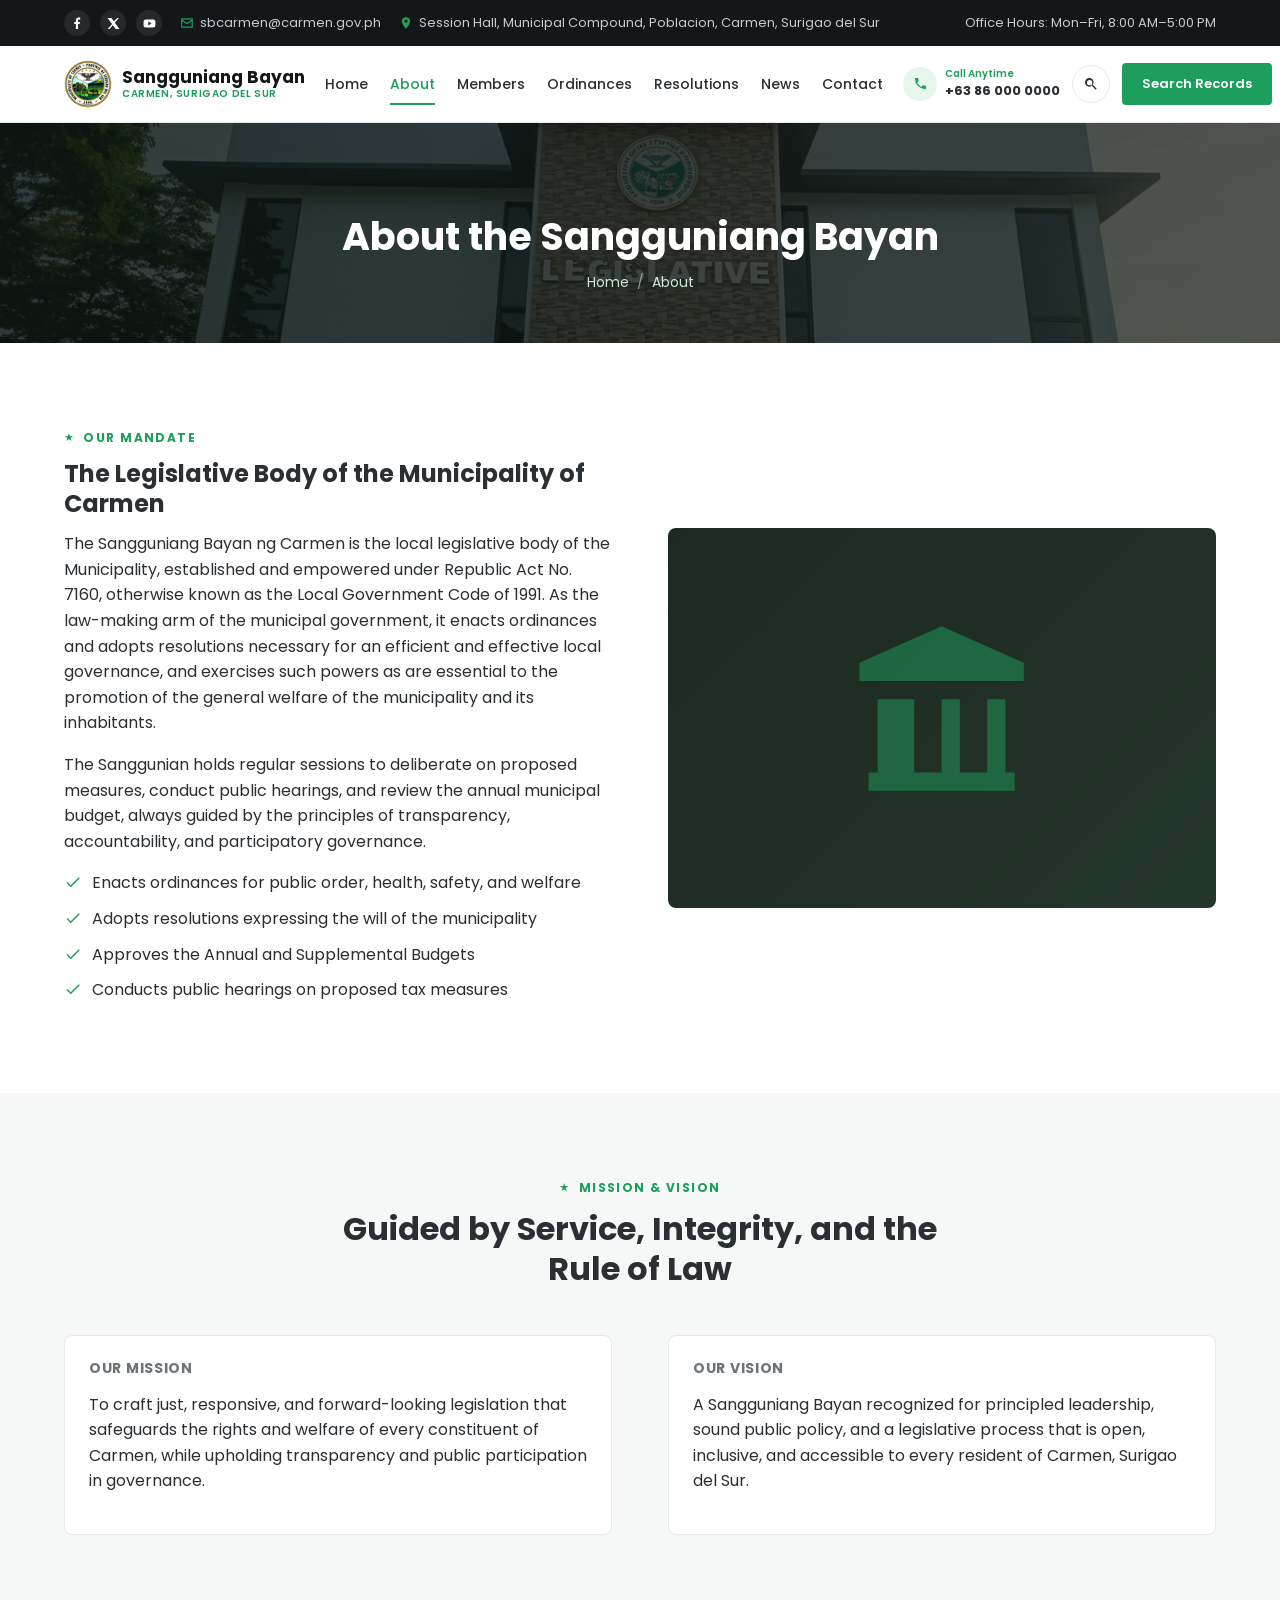
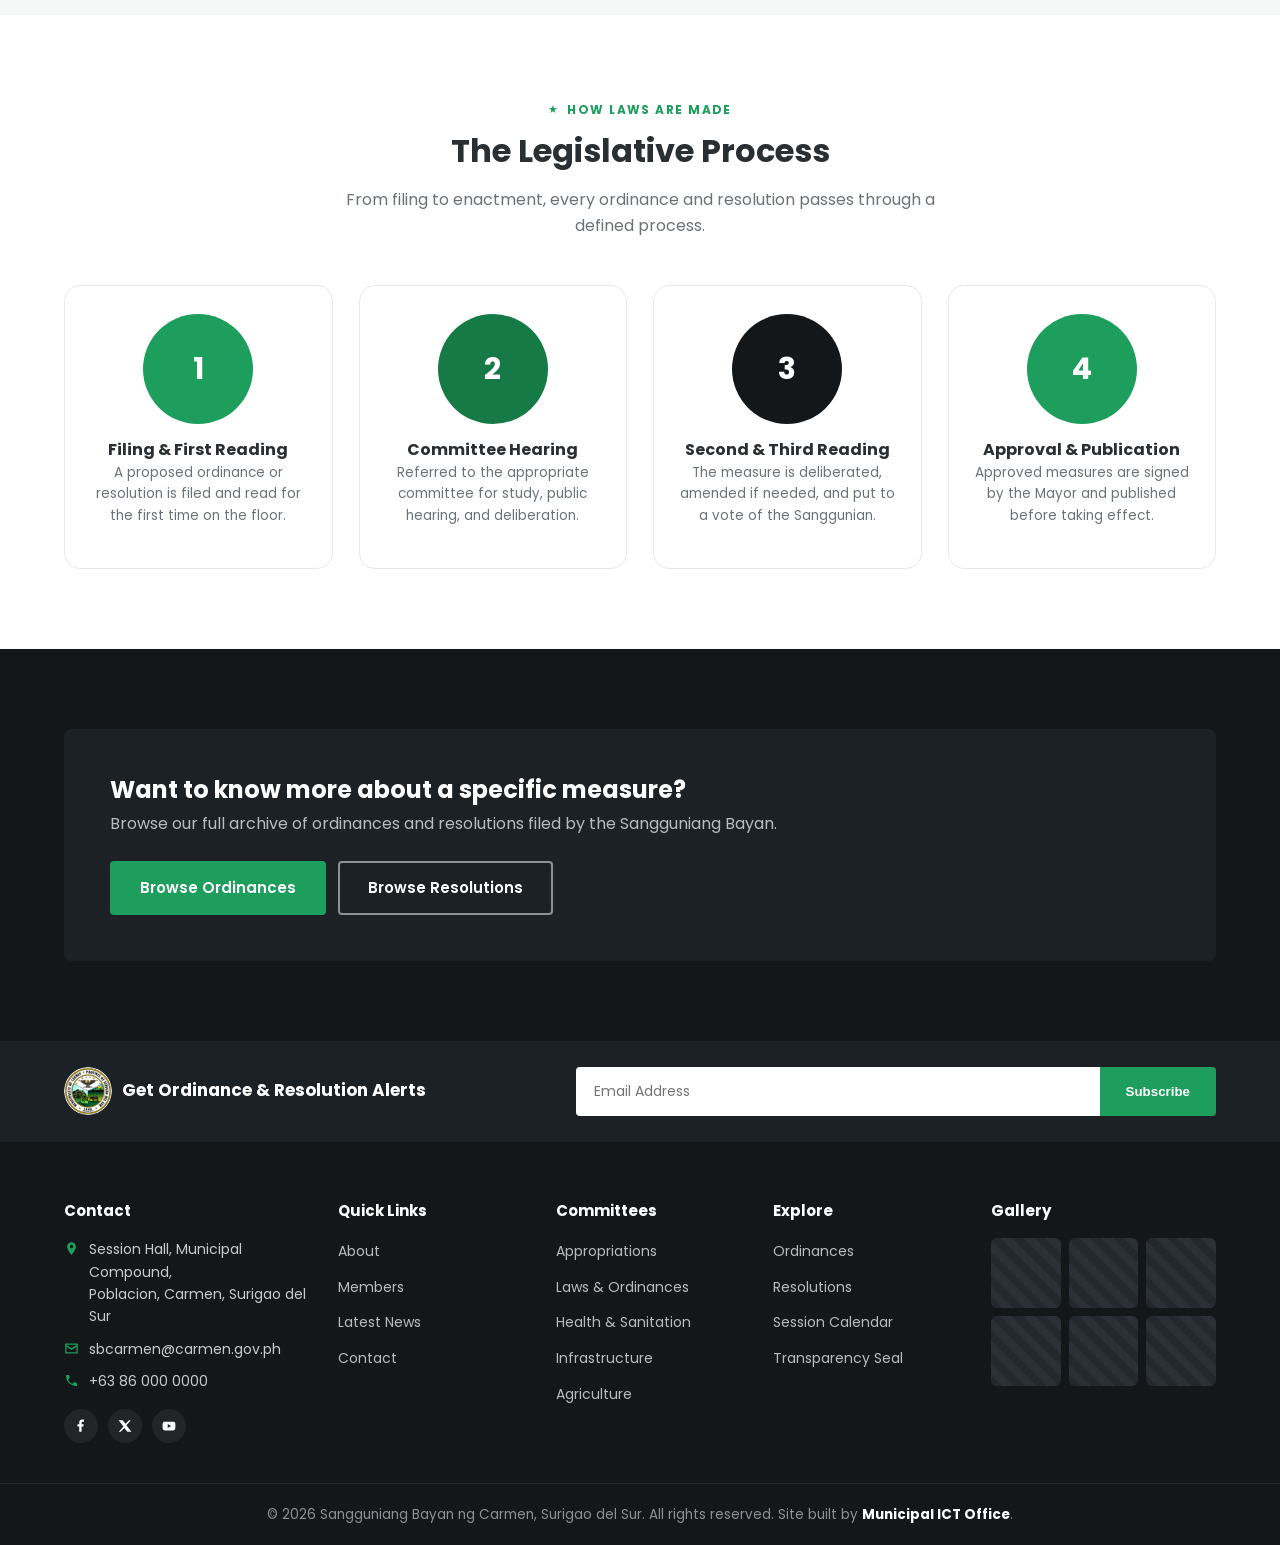
==== about.html @ a9dc4b39 "Initial commit: Sangguniang Bayan ng Carmen website Static site with home, about, members, ordinance" ====
<!DOCTYPE html>
<html lang="en">
<head>
<meta charset="UTF-8">
<meta name="viewport" content="width=device-width, initial-scale=1.0">
<title>About the Sanggunian — Sangguniang Bayan ng Carmen</title>
<meta name="description" content="Learn about the mandate, composition, and functions of the Sangguniang Bayan ng Carmen, Surigao del Sur.">
<link rel="preconnect" href="https://fonts.googleapis.com">
<link href="https://fonts.googleapis.com/css2?family=Poppins:wght@400;500;600;700&display=swap" rel="stylesheet">
<link rel="stylesheet" href="assets/css/style.css">
</head>
<body>

<div class="topbar">
  <div class="container">
    <div class="topbar-left">
      <div class="social-mini">
        <a href="#" aria-label="Facebook"><svg viewBox="0 0 24 24"><path d="M13 22v-9h3l.5-4H13V6.5c0-1.2.3-2 2-2h2V1.1C16.6 1 15.4 1 14 1c-3 0-5 1.8-5 5.2V9H6v4h3v9h4z"/></svg></a>
        <a href="#" aria-label="X / Twitter"><svg viewBox="0 0 24 24"><path d="M18.9 2H22l-7.6 8.7L23 22h-6.9l-5.4-6.6L4.4 22H1.3l8.1-9.3L1 2h7l4.9 6z"/></svg></a>
        <a href="#" aria-label="YouTube"><svg viewBox="0 0 24 24"><path d="M23 12s0-3.4-.4-5a3 3 0 0 0-2.1-2.1C18.9 4.5 12 4.5 12 4.5s-6.9 0-8.5.4A3 3 0 0 0 1.4 7C1 8.6 1 12 1 12s0 3.4.4 5a3 3 0 0 0 2.1 2.1c1.6.4 8.5.4 8.5.4s6.9 0 8.5-.4A3 3 0 0 0 22.6 17c.4-1.6.4-5 .4-5zM9.8 15.5v-7l6 3.5z"/></svg></a>
      </div>
      <span class="icon-text"><svg viewBox="0 0 24 24" width="14" height="14" fill="#1e9e5c"><path d="M2 4h20v16H2V4zm2 2v.5l8 5 8-5V6H4zm16 3.2-8 5-8-5V18h16V9.2z"/></svg> sbcarmen@carmen.gov.ph</span>
      <span class="icon-text"><svg viewBox="0 0 24 24" width="14" height="14" fill="#1e9e5c"><path d="M12 2a7 7 0 0 0-7 7c0 5.3 7 13 7 13s7-7.7 7-13a7 7 0 0 0-7-7zm0 9.5A2.5 2.5 0 1 1 12 6a2.5 2.5 0 0 1 0 5.5z"/></svg> Session Hall, Municipal Compound, Poblacion, Carmen, Surigao del Sur</span>
    </div>
    <div class="topbar-right">
      <span class="icon-text">Office Hours: Mon–Fri, 8:00 AM–5:00 PM</span>
    </div>
  </div>
</div>

<header class="navbar">
  <div class="container">
    <a href="index.html" class="brand">
      <img src="assets/img/carmen-seal.png" alt="Official Seal of the Municipality of Carmen" class="brand-seal">
      <span class="brand-text">
        <strong>Sangguniang Bayan</strong>
        <span>Carmen, Surigao del Sur</span>
      </span>
    </a>
    <nav class="nav-links">
      <a href="index.html">Home</a>
      <a href="about.html" class="active">About</a>
      <a href="members.html">Members</a>
      <a href="ordinances.html">Ordinances</a>
      <a href="resolutions.html">Resolutions</a>
      <a href="news.html">News</a>
      <a href="contact.html">Contact</a>
    </nav>
    <div class="nav-actions">
      <div class="nav-call">
        <span class="icon-circle"><svg viewBox="0 0 24 24"><path d="M6.6 10.8a15 15 0 0 0 6.6 6.6l2.2-2.2a1 1 0 0 1 1-.25 11 11 0 0 0 3.5.55 1 1 0 0 1 1 1V20a1 1 0 0 1-1 1A17 17 0 0 1 3 4a1 1 0 0 1 1-1h3.5a1 1 0 0 1 1 1 11 11 0 0 0 .55 3.5 1 1 0 0 1-.25 1z"/></svg></span>
        <div><small>Call Anytime</small><strong>+63 86 000 0000</strong></div>
      </div>
      <button class="search-toggle" aria-label="Search"><svg viewBox="0 0 24 24"><path d="M15.5 14h-.8l-.3-.3a6.5 6.5 0 1 0-.7.7l.3.3v.8l5 5L20.5 19zM10 14a4 4 0 1 1 0-8 4 4 0 0 1 0 8z"/></svg></button>
      <a href="ordinances.html" class="btn btn-primary btn-sm">Search Records</a>
      <button class="hamburger" aria-label="Open menu"><span></span><span></span><span></span></button>
    </div>
  </div>
</header>

<div class="mobile-nav">
  <div class="mobile-nav-panel">
    <button class="mobile-nav-close" aria-label="Close menu">&times;</button>
    <ul>
      <li><a href="index.html">Home</a></li>
      <li><a href="about.html">About</a></li>
      <li><a href="members.html">Members</a></li>
      <li><a href="ordinances.html">Ordinances</a></li>
      <li><a href="resolutions.html">Resolutions</a></li>
      <li><a href="news.html">News</a></li>
      <li><a href="contact.html">Contact</a></li>
    </ul>
  </div>
</div>

<section class="page-hero">
  <div class="container">
    <h1>About the Sangguniang Bayan</h1>
    <div class="breadcrumb"><a href="index.html">Home</a><span class="sep">/</span>About</div>
  </div>
</section>

<section class="section">
  <div class="container split">
    <div>
      <div class="eyebrow">Our Mandate</div>
      <h2>The Legislative Body of the Municipality of Carmen</h2>
      <p>The Sangguniang Bayan ng Carmen is the local legislative body of the Municipality, established and empowered under Republic Act No. 7160, otherwise known as the Local Government Code of 1991. As the law-making arm of the municipal government, it enacts ordinances and adopts resolutions necessary for an efficient and effective local governance, and exercises such powers as are essential to the promotion of the general welfare of the municipality and its inhabitants.</p>
      <p>The Sanggunian holds regular sessions to deliberate on proposed measures, conduct public hearings, and review the annual municipal budget, always guided by the principles of transparency, accountability, and participatory governance.</p>
      <ul class="check-list">
        <li><svg viewBox="0 0 24 24"><path d="M9 16.2 4.8 12 3.4 13.4 9 19l12-12-1.4-1.4z"/></svg> Enacts ordinances for public order, health, safety, and welfare</li>
        <li><svg viewBox="0 0 24 24"><path d="M9 16.2 4.8 12 3.4 13.4 9 19l12-12-1.4-1.4z"/></svg> Adopts resolutions expressing the will of the municipality</li>
        <li><svg viewBox="0 0 24 24"><path d="M9 16.2 4.8 12 3.4 13.4 9 19l12-12-1.4-1.4z"/></svg> Approves the Annual and Supplemental Budgets</li>
        <li><svg viewBox="0 0 24 24"><path d="M9 16.2 4.8 12 3.4 13.4 9 19l12-12-1.4-1.4z"/></svg> Conducts public hearings on proposed tax measures</li>
      </ul>
    </div>
    <div class="split-media">
      <svg viewBox="0 0 24 24" fill="#1e9e5c" xmlns="http://www.w3.org/2000/svg"><path d="M12 2 3 6v2h18V6zM5 10v8H4v2h16v-2h-1v-8h-2v8h-3v-8h-2v8h-3v-8H5z"/></svg>
    </div>
  </div>
</section>

<section class="section section-soft">
  <div class="container">
    <div class="section-head">
      <div class="eyebrow">Mission &amp; Vision</div>
      <h2>Guided by Service, Integrity, and the Rule of Law</h2>
    </div>
    <div class="split" style="align-items:flex-start;">
      <div class="doc-sidebar" style="background:var(--white);border:1px solid var(--border);">
        <h4>Our Mission</h4>
        <p>To craft just, responsive, and forward-looking legislation that safeguards the rights and welfare of every constituent of Carmen, while upholding transparency and public participation in governance.</p>
      </div>
      <div class="doc-sidebar" style="background:var(--white);border:1px solid var(--border);">
        <h4>Our Vision</h4>
        <p>A Sangguniang Bayan recognized for principled leadership, sound public policy, and a legislative process that is open, inclusive, and accessible to every resident of Carmen, Surigao del Sur.</p>
      </div>
    </div>
  </div>
</section>

<section class="section">
  <div class="container">
    <div class="section-head">
      <div class="eyebrow">How Laws Are Made</div>
      <h2>The Legislative Process</h2>
      <p>From filing to enactment, every ordinance and resolution passes through a defined process.</p>
    </div>
    <div class="member-grid" style="grid-template-columns:repeat(4,1fr);">
      <div class="member-card">
        <div class="avatar" style="background:#1e9e5c;">1</div>
        <h4>Filing &amp; First Reading</h4>
        <p style="font-size:13.5px;color:var(--text-muted);">A proposed ordinance or resolution is filed and read for the first time on the floor.</p>
      </div>
      <div class="member-card">
        <div class="avatar" style="background:#167a47;">2</div>
        <h4>Committee Hearing</h4>
        <p style="font-size:13.5px;color:var(--text-muted);">Referred to the appropriate committee for study, public hearing, and deliberation.</p>
      </div>
      <div class="member-card">
        <div class="avatar" style="background:#14171a;">3</div>
        <h4>Second &amp; Third Reading</h4>
        <p style="font-size:13.5px;color:var(--text-muted);">The measure is deliberated, amended if needed, and put to a vote of the Sanggunian.</p>
      </div>
      <div class="member-card">
        <div class="avatar" style="background:#1e9e5c;">4</div>
        <h4>Approval &amp; Publication</h4>
        <p style="font-size:13.5px;color:var(--text-muted);">Approved measures are signed by the Mayor and published before taking effect.</p>
      </div>
    </div>
  </div>
</section>

<section class="section section-dark">
  <div class="container">
    <div class="cta-banner" style="background:var(--dark-2);">
      <div>
        <h3>Want to know more about a specific measure?</h3>
        <p>Browse our full archive of ordinances and resolutions filed by the Sangguniang Bayan.</p>
      </div>
      <div style="display:flex;gap:12px;flex-wrap:wrap;">
        <a href="ordinances.html" class="btn btn-primary">Browse Ordinances</a>
        <a href="resolutions.html" class="btn btn-outline">Browse Resolutions</a>
      </div>
    </div>
  </div>
</section>

<footer class="footer">
  <div class="footer-newsletter">
    <div class="container">
      <div class="brand">
        <img src="assets/img/carmen-seal.png" alt="Official Seal of the Municipality of Carmen" class="brand-seal">
        <span class="brand-text"><strong>Get Ordinance &amp; Resolution Alerts</strong></span>
      </div>
      <form class="newsletter-form">
        <input type="email" placeholder="Email Address" required>
        <button type="submit">Subscribe</button>
      </form>
    </div>
  </div>

  <div class="footer-main">
    <div class="container footer-grid">
      <div>
        <h4>Contact</h4>
        <ul class="footer-contact">
          <li><svg viewBox="0 0 24 24"><path d="M12 2a7 7 0 0 0-7 7c0 5.3 7 13 7 13s7-7.7 7-13a7 7 0 0 0-7-7zm0 9.5A2.5 2.5 0 1 1 12 6a2.5 2.5 0 0 1 0 5.5z"/></svg> Session Hall, Municipal Compound,<br>Poblacion, Carmen, Surigao del Sur</li>
          <li><svg viewBox="0 0 24 24"><path d="M2 4h20v16H2V4zm2 2v.5l8 5 8-5V6H4zm16 3.2-8 5-8-5V18h16V9.2z"/></svg> sbcarmen@carmen.gov.ph</li>
          <li><svg viewBox="0 0 24 24"><path d="M6.6 10.8a15 15 0 0 0 6.6 6.6l2.2-2.2a1 1 0 0 1 1-.25 11 11 0 0 0 3.5.55 1 1 0 0 1 1 1V20a1 1 0 0 1-1 1A17 17 0 0 1 3 4a1 1 0 0 1 1-1h3.5a1 1 0 0 1 1 1 11 11 0 0 0 .55 3.5 1 1 0 0 1-.25 1z"/></svg> +63 86 000 0000</li>
        </ul>
        <div class="footer-social">
          <a href="#" aria-label="Facebook"><svg viewBox="0 0 24 24"><path d="M13 22v-9h3l.5-4H13V6.5c0-1.2.3-2 2-2h2V1.1C16.6 1 15.4 1 14 1c-3 0-5 1.8-5 5.2V9H6v4h3v9h4z"/></svg></a>
          <a href="#" aria-label="X / Twitter"><svg viewBox="0 0 24 24"><path d="M18.9 2H22l-7.6 8.7L23 22h-6.9l-5.4-6.6L4.4 22H1.3l8.1-9.3L1 2h7l4.9 6z"/></svg></a>
          <a href="#" aria-label="YouTube"><svg viewBox="0 0 24 24"><path d="M23 12s0-3.4-.4-5a3 3 0 0 0-2.1-2.1C18.9 4.5 12 4.5 12 4.5s-6.9 0-8.5.4A3 3 0 0 0 1.4 7C1 8.6 1 12 1 12s0 3.4.4 5a3 3 0 0 0 2.1 2.1c1.6.4 8.5.4 8.5.4s6.9 0 8.5-.4A3 3 0 0 0 22.6 17c.4-1.6.4-5 .4-5zM9.8 15.5v-7l6 3.5z"/></svg></a>
        </div>
      </div>
      <div>
        <h4>Quick Links</h4>
        <ul>
          <li><a href="about.html">About</a></li>
          <li><a href="members.html">Members</a></li>
          <li><a href="news.html">Latest News</a></li>
          <li><a href="contact.html">Contact</a></li>
        </ul>
      </div>
      <div>
        <h4>Committees</h4>
        <ul>
          <li><a href="members.html">Appropriations</a></li>
          <li><a href="members.html">Laws &amp; Ordinances</a></li>
          <li><a href="members.html">Health &amp; Sanitation</a></li>
          <li><a href="members.html">Infrastructure</a></li>
          <li><a href="members.html">Agriculture</a></li>
        </ul>
      </div>
      <div>
        <h4>Explore</h4>
        <ul>
          <li><a href="ordinances.html">Ordinances</a></li>
          <li><a href="resolutions.html">Resolutions</a></li>
          <li><a href="#">Session Calendar</a></li>
          <li><a href="#">Transparency Seal</a></li>
        </ul>
      </div>
      <div>
        <h4>Gallery</h4>
        <div class="gallery-grid">
          <div></div><div></div><div></div>
          <div></div><div></div><div></div>
        </div>
      </div>
    </div>
  </div>

  <div class="footer-bottom">
    <div class="container">© 2026 Sangguniang Bayan ng Carmen, Surigao del Sur. All rights reserved. Site built by <strong>Municipal ICT Office</strong>.</div>
  </div>
</footer>

<button class="back-to-top" aria-label="Back to top"><svg viewBox="0 0 24 24"><path d="M12 5 4 13l1.4 1.4L11 8.8V19h2V8.8l5.6 5.6L20 13z"/></svg></button>

<script src="assets/js/main.js"></script>
</body>
</html>
---- assets/css/style.css ----
/* ==========================================================================
   Sangguniang Bayan ng Carmen, Surigao del Sur — Stylesheet
   ========================================================================== */

:root {
  --primary: #1e9e5c;
  --primary-dark: #167a47;
  --primary-light: #e6f6ec;
  --dark: #14171a;
  --dark-2: #1c2126;
  --text: #2a2f33;
  --text-muted: #6b7278;
  --border: #e6e8ea;
  --bg-soft: #f6f8f7;
  --white: #ffffff;
  --radius: 8px;
  --shadow: 0 10px 30px rgba(20, 23, 26, 0.08);
  --shadow-sm: 0 2px 10px rgba(20, 23, 26, 0.06);
  --container: 1200px;
  --font: "Poppins", "Segoe UI", system-ui, -apple-system, Arial, sans-serif;
}

* { box-sizing: border-box; }

html { scroll-behavior: smooth; }

body {
  margin: 0;
  font-family: var(--font);
  color: var(--text);
  background: var(--white);
  line-height: 1.6;
  font-size: 16px;
}

img { max-width: 100%; display: block; }

a { color: inherit; text-decoration: none; }

ul { list-style: none; margin: 0; padding: 0; }

h1, h2, h3, h4 { line-height: 1.25; margin: 0 0 .5em; font-weight: 700; }

p { margin: 0 0 1em; }

.container {
  max-width: var(--container);
  margin: 0 auto;
  padding: 0 24px;
}

.btn {
  display: inline-flex;
  align-items: center;
  gap: 8px;
  padding: 13px 28px;
  border-radius: 4px;
  font-weight: 600;
  font-size: 15px;
  border: 2px solid transparent;
  cursor: pointer;
  transition: all .2s ease;
  white-space: nowrap;
}
.btn-primary { background: var(--primary); color: var(--white); }
.btn-primary:hover { background: var(--primary-dark); }
.btn-outline { background: transparent; border-color: rgba(255,255,255,.5); color: var(--white); }
.btn-outline:hover { background: rgba(255,255,255,.12); }
.btn-dark { background: var(--dark); color: var(--white); }
.btn-dark:hover { background: #000; }
.btn-sm { padding: 9px 18px; font-size: 13px; }

/* ---------- Top bar ---------- */
.topbar {
  background: var(--dark);
  color: #c7cbce;
  font-size: 13px;
}
.topbar .container {
  display: flex;
  align-items: center;
  justify-content: space-between;
  padding-top: 10px;
  padding-bottom: 10px;
  gap: 16px;
  flex-wrap: wrap;
}
.topbar-left { display: flex; align-items: center; gap: 18px; flex-wrap: wrap; }
.topbar-left span { display: inline-flex; align-items: center; gap: 6px; }
.social-mini { display: flex; gap: 10px; }
.social-mini a {
  width: 26px; height: 26px; border-radius: 50%;
  background: rgba(255,255,255,.08);
  display: flex; align-items: center; justify-content: center;
  transition: background .2s;
}
.social-mini a:hover { background: var(--primary); }
.social-mini svg { width: 13px; height: 13px; fill: #fff; }
.topbar-right { display: flex; align-items: center; gap: 18px; flex-wrap: wrap; color: #c7cbce; }
.topbar-right .icon-text { display: flex; align-items: center; gap: 6px; }
.topbar-right svg { width: 14px; height: 14px; fill: var(--primary); }

/* ---------- Navbar ---------- */
.navbar {
  background: var(--white);
  border-bottom: 1px solid var(--border);
  position: sticky;
  top: 0;
  z-index: 100;
}
.navbar .container {
  display: flex;
  align-items: center;
  justify-content: space-between;
  padding-top: 14px;
  padding-bottom: 14px;
  gap: 20px;
}
.brand { display: flex; align-items: center; gap: 10px; flex-shrink: 0; }
.brand-seal { width: 48px; height: 48px; flex-shrink: 0; object-fit: contain; border-radius: 50%; }
.brand-text { display: flex; flex-direction: column; line-height: 1.15; white-space: nowrap; }
.brand-text strong { font-size: 17px; font-weight: 700; color: var(--dark); white-space: nowrap; }
.brand-text span { font-size: 10px; letter-spacing: .06em; text-transform: uppercase; color: var(--primary); font-weight: 600; white-space: nowrap; }

.nav-links { display: flex; align-items: center; gap: 22px; flex-shrink: 1; }
.nav-links a {
  font-size: 14px; font-weight: 500; color: var(--text);
  padding: 8px 0; position: relative; white-space: nowrap;
}
.nav-links a:hover, .nav-links a.active { color: var(--primary); }
.nav-links a.active::after {
  content: ""; position: absolute; left: 0; right: 0; bottom: -2px; height: 2px; background: var(--primary);
}

.nav-actions { display: flex; align-items: center; gap: 12px; flex-shrink: 0; }
.nav-call { display: flex; align-items: center; gap: 8px; }
.nav-call .icon-circle {
  width: 34px; height: 34px; border-radius: 50%; background: var(--primary-light);
  display: flex; align-items: center; justify-content: center; flex-shrink: 0;
}
.nav-call .icon-circle svg { width: 15px; height: 15px; fill: var(--primary); }
.nav-call div { line-height: 1.3; white-space: nowrap; }
.nav-call small { display: block; color: var(--primary); font-size: 10px; font-weight: 600; white-space: nowrap; }
.nav-call strong { font-size: 13px; white-space: nowrap; }

.search-toggle {
  width: 38px; height: 38px; border-radius: 50%; border: 1px solid var(--border);
  display: flex; align-items: center; justify-content: center; background: none; cursor: pointer;
}
.search-toggle svg { width: 16px; height: 16px; fill: var(--text); }

.hamburger {
  display: none; flex-direction: column; gap: 5px; background: none; border: none; cursor: pointer; padding: 4px;
}
.hamburger span { width: 24px; height: 2px; background: var(--dark); border-radius: 2px; }

/* ---------- Hero ---------- */
.hero {
  position: relative;
  min-height: 560px;
  display: flex;
  align-items: center;
  background: linear-gradient(120deg, rgba(15,22,18,.72), rgba(15,22,18,.55)),
              url('../img/sbhall2.jpg') center / cover no-repeat;
  color: var(--white);
  overflow: hidden;
}
.hero::after {
  content: "";
  position: absolute; inset: 0;
  background: linear-gradient(100deg, transparent 55%, rgba(30,158,92,.35) 100%);
  pointer-events: none;
}
.hero .container { position: relative; z-index: 2; }
.hero-tag {
  display: inline-block; background: rgba(0,0,0,.4); padding: 8px 16px; border-radius: 4px;
  font-size: 13px; margin-bottom: 20px; letter-spacing: .02em;
}
.hero h1 { font-size: 48px; max-width: 640px; margin-bottom: 24px; }
.hero p.lead { max-width: 560px; font-size: 16px; color: #dfe6e1; margin-bottom: 28px; }
.hero-actions { display: flex; gap: 14px; flex-wrap: wrap; }

/* Page (inner) hero */
.page-hero {
  background: linear-gradient(120deg, rgba(15,22,18,.82), rgba(15,22,18,.72)),
              url('../img/sbhall2.jpg') center / cover no-repeat;
  color: var(--white);
  padding: 90px 0 50px;
  text-align: center;
}
.page-hero h1 { font-size: 38px; margin-bottom: 10px; }
.breadcrumb { color: #cfe7da; font-size: 14px; }
.breadcrumb a:hover { color: var(--primary); }
.breadcrumb .sep { margin: 0 8px; opacity: .6; }

/* ---------- Quick services strip ---------- */
.quick-strip { background: var(--primary); padding: 34px 0 26px; }
.quick-grid {
  display: grid; grid-template-columns: repeat(5, 1fr); gap: 18px;
}
.quick-card {
  background: var(--white); border-radius: var(--radius); padding: 22px 18px;
  display: flex; align-items: center; gap: 14px; box-shadow: var(--shadow-sm);
  transition: transform .2s ease;
}
.quick-card:hover { transform: translateY(-4px); }
.quick-icon {
  width: 48px; height: 48px; border-radius: 50%; background: var(--primary-light);
  display: flex; align-items: center; justify-content: center; flex-shrink: 0;
}
.quick-icon svg { width: 22px; height: 22px; fill: var(--primary); }
.quick-card strong { font-size: 14.5px; display: block; }
.quick-more { text-align: center; margin-top: 22px; color: rgba(255,255,255,.85); font-size: 14px; }
.quick-more a { color: var(--white); font-weight: 700; text-decoration: underline; }

/* ---------- Section basics ---------- */
.section { padding: 80px 0; }
.section-tight { padding: 60px 0; }
.section-soft { background: var(--bg-soft); }
.section-dark { background: var(--dark); color: #cfd3d6; }
.section-head { text-align: center; max-width: 640px; margin: 0 auto 46px; }
.eyebrow {
  display: inline-flex; align-items: center; gap: 8px; color: var(--primary);
  font-size: 12px; letter-spacing: .12em; text-transform: uppercase; font-weight: 700; margin-bottom: 12px;
}
.eyebrow::before { content: "★"; font-size: 11px; }
.section-head h2 { font-size: 32px; }
.section-head p { color: var(--text-muted); }
.section-dark .section-head p { color: #9aa0a4; }

/* ---------- About / feature split ---------- */
.split { display: grid; grid-template-columns: 1fr 1fr; gap: 56px; align-items: center; }
.split-media {
  position: relative; border-radius: var(--radius); overflow: hidden; min-height: 380px;
  background: linear-gradient(135deg, #1c2a22, #24352a);
  display: flex; align-items: center; justify-content: center;
}
.split-media svg { width: 40%; opacity: .5; }
.split-media-photo {
  background: linear-gradient(135deg, rgba(15,22,18,.4), rgba(15,22,18,.15)),
              url('../img/sbhall2.jpg') center / cover no-repeat;
}
.play-btn {
  position: absolute; width: 64px; height: 64px; border-radius: 50%; background: var(--primary);
  display: flex; align-items: center; justify-content: center; border: 6px solid rgba(255,255,255,.25);
}
.play-btn svg { width: 20px; height: 20px; fill: var(--white); }
.stat-row { display: flex; gap: 40px; margin-top: 30px; flex-wrap: wrap; }
.stat-row div strong { display: block; font-size: 30px; color: var(--primary); }
.stat-row div span { font-size: 13.5px; color: var(--text-muted); }

.check-list li { display: flex; gap: 10px; margin-bottom: 10px; align-items: flex-start; }
.check-list svg { width: 18px; height: 18px; fill: var(--primary); flex-shrink: 0; margin-top: 3px; }

/* ---------- Council members ---------- */
.member-grid { display: grid; grid-template-columns: repeat(4, 1fr); gap: 26px; }
.member-card {
  background: var(--white); border: 1px solid var(--border); border-radius: 16px;
  padding: 28px 20px; text-align: center; transition: box-shadow .2s, transform .2s;
}
.member-card:hover { box-shadow: var(--shadow); transform: translateY(-4px); }
.avatar {
  width: 110px; height: 110px; border-radius: 50%; margin: 0 auto 16px; overflow: hidden;
  display: flex; align-items: center; justify-content: center; color: var(--white);
  font-weight: 700; font-size: 30px;
}
.member-card h4 { font-size: 16px; margin-bottom: 2px; }
.member-role { color: var(--primary); font-size: 13px; font-weight: 600; margin-bottom: 14px; }
.member-social { display: flex; justify-content: center; gap: 8px; }
.member-social a {
  width: 30px; height: 30px; border-radius: 50%; background: var(--bg-soft);
  display: flex; align-items: center; justify-content: center;
}
.member-social svg { width: 13px; height: 13px; fill: var(--text-muted); }
.member-social a:hover { background: var(--primary); }
.member-social a:hover svg { fill: var(--white); }

/* ---------- Documents (Ordinances / Resolutions) ---------- */
.doc-toolbar {
  display: flex; gap: 14px; flex-wrap: wrap; align-items: center; justify-content: space-between;
  background: var(--bg-soft); border-radius: var(--radius); padding: 18px 22px; margin-bottom: 34px;
}
.doc-search { position: relative; flex: 1; min-width: 220px; }
.doc-search input {
  width: 100%; padding: 12px 16px 12px 42px; border-radius: 6px; border: 1px solid var(--border);
  font-family: var(--font); font-size: 14px;
}
.doc-search svg {
  position: absolute; left: 14px; top: 50%; transform: translateY(-50%); width: 16px; height: 16px; fill: var(--text-muted);
}
.doc-filters { display: flex; gap: 10px; flex-wrap: wrap; }
.doc-filters select {
  padding: 11px 14px; border-radius: 6px; border: 1px solid var(--border); font-family: var(--font); font-size: 14px; background: var(--white);
}
.doc-count { font-size: 13.5px; color: var(--text-muted); margin-bottom: 18px; }

.doc-list { display: flex; flex-direction: column; gap: 16px; }
.doc-item {
  display: flex; gap: 18px; align-items: flex-start; background: var(--white);
  border: 1px solid var(--border); border-radius: var(--radius); padding: 20px 22px;
  transition: box-shadow .2s, border-color .2s;
}
.doc-item:hover { box-shadow: var(--shadow-sm); border-color: var(--primary); }
.doc-icon {
  width: 46px; height: 46px; border-radius: 10px; background: var(--primary-light); flex-shrink: 0;
  display: flex; align-items: center; justify-content: center;
}
.doc-icon svg { width: 20px; height: 20px; fill: var(--primary); }
.doc-body { flex: 1; min-width: 0; }
.doc-meta { display: flex; gap: 10px; flex-wrap: wrap; font-size: 12.5px; color: var(--text-muted); margin-bottom: 6px; }
.doc-meta .tag {
  background: var(--primary-light); color: var(--primary-dark); padding: 2px 10px; border-radius: 20px; font-weight: 600;
}
.doc-body h3 { font-size: 17px; margin-bottom: 6px; }
.doc-body h3 a:hover { color: var(--primary); }
.doc-excerpt { color: var(--text-muted); font-size: 14px; margin-bottom: 0; }
.doc-actions { display: flex; flex-direction: column; gap: 8px; flex-shrink: 0; align-items: flex-end; }
.doc-actions a { font-size: 13px; font-weight: 600; color: var(--primary); display: inline-flex; align-items: center; gap: 5px; }
.doc-actions a:hover { text-decoration: underline; }
.no-results { text-align: center; padding: 60px 20px; color: var(--text-muted); }

.pagination { display: flex; justify-content: center; gap: 8px; margin-top: 40px; }
.pagination a, .pagination span {
  width: 38px; height: 38px; border-radius: 6px; border: 1px solid var(--border);
  display: flex; align-items: center; justify-content: center; font-size: 14px; font-weight: 600;
}
.pagination a:hover { border-color: var(--primary); color: var(--primary); }
.pagination .active { background: var(--primary); border-color: var(--primary); color: var(--white); }

/* ---------- Document detail ---------- */
.doc-detail-head {
  display: flex; justify-content: space-between; gap: 20px; flex-wrap: wrap;
  border-bottom: 1px solid var(--border); padding-bottom: 26px; margin-bottom: 26px;
}
.doc-detail-head h1 { font-size: 26px; margin-bottom: 10px; }
.doc-detail-actions { display: flex; gap: 10px; flex-wrap: wrap; }
.doc-content { max-width: 780px; }
.doc-content h2 { font-size: 19px; margin-top: 34px; }
.doc-content p { color: var(--text); }
.doc-sidebar {
  background: var(--bg-soft); border-radius: var(--radius); padding: 24px; align-self: flex-start;
}
.doc-sidebar h4 { font-size: 14px; text-transform: uppercase; letter-spacing: .05em; color: var(--text-muted); margin-bottom: 14px; }
.doc-sidebar dl { display: grid; grid-template-columns: auto 1fr; gap: 8px 14px; font-size: 14px; margin: 0 0 24px; }
.doc-sidebar dt { color: var(--text-muted); }
.doc-sidebar dd { margin: 0; font-weight: 600; text-align: right; }
.detail-grid { display: grid; grid-template-columns: 2fr 1fr; gap: 44px; align-items: start; }

/* ---------- News ---------- */
.news-grid { display: grid; grid-template-columns: repeat(3, 1fr); gap: 28px; }
.news-card { border: 1px solid var(--border); border-radius: var(--radius); overflow: hidden; transition: box-shadow .2s, transform .2s; }
.news-card:hover { box-shadow: var(--shadow); transform: translateY(-4px); }
.news-thumb {
  height: 190px; background: linear-gradient(135deg, #1e9e5c33, #14171a22), repeating-linear-gradient(45deg, #eef3f0 0 10px, #e6ede9 10px 20px);
  display: flex; align-items: center; justify-content: center;
}
.news-thumb svg { width: 34px; height: 34px; fill: var(--primary); opacity: .6; }
.news-body { padding: 20px 22px 24px; }
.news-meta { display: flex; gap: 16px; font-size: 12.5px; color: var(--text-muted); margin-bottom: 10px; }
.news-meta span { display: flex; align-items: center; gap: 5px; }
.news-meta svg { width: 13px; height: 13px; fill: var(--primary); }
.news-body h3 { font-size: 17px; }
.read-more { color: var(--primary); font-size: 13.5px; font-weight: 700; display: inline-flex; align-items: center; gap: 6px; margin-top: 8px; }

/* ---------- CTA banner ---------- */
.cta-banner {
  background: var(--dark); color: var(--white); border-radius: var(--radius);
  padding: 46px; display: flex; align-items: center; justify-content: space-between; gap: 24px; flex-wrap: wrap;
}
.cta-banner h3 { font-size: 24px; margin-bottom: 6px; }
.cta-banner p { color: #b7bcbf; margin: 0; }

/* ---------- Footer ---------- */
.footer { background: var(--dark); color: #c7cbce; }
.footer-newsletter { background: var(--dark-2); }
.footer-newsletter .container {
  display: flex; align-items: center; justify-content: space-between; gap: 20px; flex-wrap: wrap; padding: 26px 24px;
}
.footer-newsletter .brand-text strong { color: var(--white); }
.newsletter-form { display: flex; gap: 0; flex: 1; max-width: 640px; min-width: 260px; }
.newsletter-form input {
  flex: 1; padding: 14px 18px; border: none; border-radius: 4px 0 0 4px; font-family: var(--font); font-size: 14px;
}
.newsletter-form button {
  border-radius: 0 4px 4px 0; padding: 14px 26px; border: none; background: var(--primary); color: var(--white);
  font-weight: 700; cursor: pointer;
}
.newsletter-form button:hover { background: var(--primary-dark); }

.footer-main { padding: 60px 0 40px; }
.footer-grid { display: grid; grid-template-columns: 1.3fr 1fr 1fr 1fr 1.2fr; gap: 30px; }
.footer-grid h4 { color: var(--white); font-size: 15px; margin-bottom: 18px; }
.footer-grid li { margin-bottom: 10px; }
.footer-grid a { font-size: 14px; color: #b7bcbf; }
.footer-grid a:hover { color: var(--primary); }
.footer-contact li { display: flex; gap: 10px; align-items: flex-start; font-size: 14px; }
.footer-contact svg { width: 15px; height: 15px; fill: var(--primary); flex-shrink: 0; margin-top: 3px; }
.footer-social { display: flex; gap: 10px; margin-top: 16px; }
.footer-social a {
  width: 34px; height: 34px; border-radius: 50%; background: rgba(255,255,255,.06);
  display: flex; align-items: center; justify-content: center;
}
.footer-social svg { width: 14px; height: 14px; fill: var(--white); }
.footer-social a:hover { background: var(--primary); }
.gallery-grid { display: grid; grid-template-columns: repeat(3, 1fr); gap: 8px; }
.gallery-grid div {
  aspect-ratio: 1/1; border-radius: 6px;
  background: repeating-linear-gradient(45deg, #23282c 0 8px, #2a3035 8px 16px);
}
.footer-bottom { border-top: 1px solid rgba(255,255,255,.08); padding: 20px 0; text-align: center; font-size: 13.5px; color: #8b9095; }
.footer-bottom strong { color: var(--white); }

.back-to-top {
  position: fixed; right: 26px; bottom: 26px; width: 46px; height: 46px; border-radius: 50%;
  background: var(--primary); display: flex; align-items: center; justify-content: center; box-shadow: var(--shadow);
  opacity: 0; visibility: hidden; transform: translateY(10px); transition: all .25s ease; z-index: 200; border: none; cursor: pointer;
}
.back-to-top.show { opacity: 1; visibility: visible; transform: none; }
.back-to-top svg { width: 18px; height: 18px; fill: var(--white); }

/* ---------- Contact page ---------- */
.contact-grid { display: grid; grid-template-columns: 1fr 1fr; gap: 50px; }
.contact-info-card {
  background: var(--bg-soft); border-radius: var(--radius); padding: 28px; margin-bottom: 18px; display: flex; gap: 16px;
}
.contact-info-card .quick-icon { background: var(--white); }
.map-placeholder {
  height: 100%; min-height: 320px; border-radius: var(--radius);
  background: repeating-linear-gradient(45deg, #eef3f0 0 14px, #e6ede9 14px 28px);
  display: flex; align-items: center; justify-content: center; color: var(--text-muted); font-size: 14px; flex-direction: column; gap: 10px;
}
.map-placeholder svg { width: 30px; height: 30px; fill: var(--primary); }
.form-grid { display: grid; grid-template-columns: 1fr 1fr; gap: 16px; }
.form-grid .full { grid-column: 1/-1; }
.form-grid label { display: block; font-size: 13.5px; font-weight: 600; margin-bottom: 6px; }
.form-grid input, .form-grid select, .form-grid textarea {
  width: 100%; padding: 12px 14px; border: 1px solid var(--border); border-radius: 6px; font-family: var(--font); font-size: 14px;
}
.form-grid textarea { resize: vertical; min-height: 120px; }

/* ---------- Utility ---------- */
.text-center { text-align: center; }
.mt-0 { margin-top: 0; }
.mb-0 { margin-bottom: 0; }

/* ---------- Responsive ---------- */
@media (max-width: 1024px) {
  .quick-grid { grid-template-columns: repeat(3, 1fr); }
  .member-grid { grid-template-columns: repeat(2, 1fr); }
  .news-grid { grid-template-columns: repeat(2, 1fr); }
  .footer-grid { grid-template-columns: 1fr 1fr 1fr; }
  .split { grid-template-columns: 1fr; }
  .detail-grid { grid-template-columns: 1fr; }
  .contact-grid { grid-template-columns: 1fr; }
}

@media (max-width: 1230px) {
  .nav-links, .nav-call { display: none; }
  .hamburger { display: flex; }
}

@media (max-width: 860px) {
  .topbar { display: none; }
  .navbar .container { padding-top: 12px; padding-bottom: 12px; }
  .hero h1 { font-size: 34px; }
  .quick-grid { grid-template-columns: repeat(2, 1fr); }
  .footer-grid { grid-template-columns: 1fr 1fr; }
  .footer-newsletter .container { flex-direction: column; align-items: flex-start; }
}

@media (max-width: 600px) {
  .quick-grid, .member-grid, .news-grid { grid-template-columns: 1fr; }
  .footer-grid { grid-template-columns: 1fr; }
  .hero { min-height: 460px; }
  .hero h1 { font-size: 28px; }
  .doc-item { flex-direction: column; }
  .doc-actions { align-items: flex-start; flex-direction: row; }
}

/* ---------- Mobile nav drawer ---------- */
.mobile-nav {
  position: fixed; inset: 0; background: rgba(0,0,0,.5); z-index: 300;
  display: none;
}
.mobile-nav.open { display: block; }
.mobile-nav-panel {
  position: absolute; top: 0; right: 0; width: 280px; max-width: 85%; height: 100%;
  background: var(--white); padding: 24px; overflow-y: auto;
}
.mobile-nav-close { background: none; border: none; float: right; font-size: 22px; cursor: pointer; }
.mobile-nav-panel ul { margin-top: 40px; }
.mobile-nav-panel li { border-bottom: 1px solid var(--border); }
.mobile-nav-panel a { display: block; padding: 14px 0; font-weight: 600; }
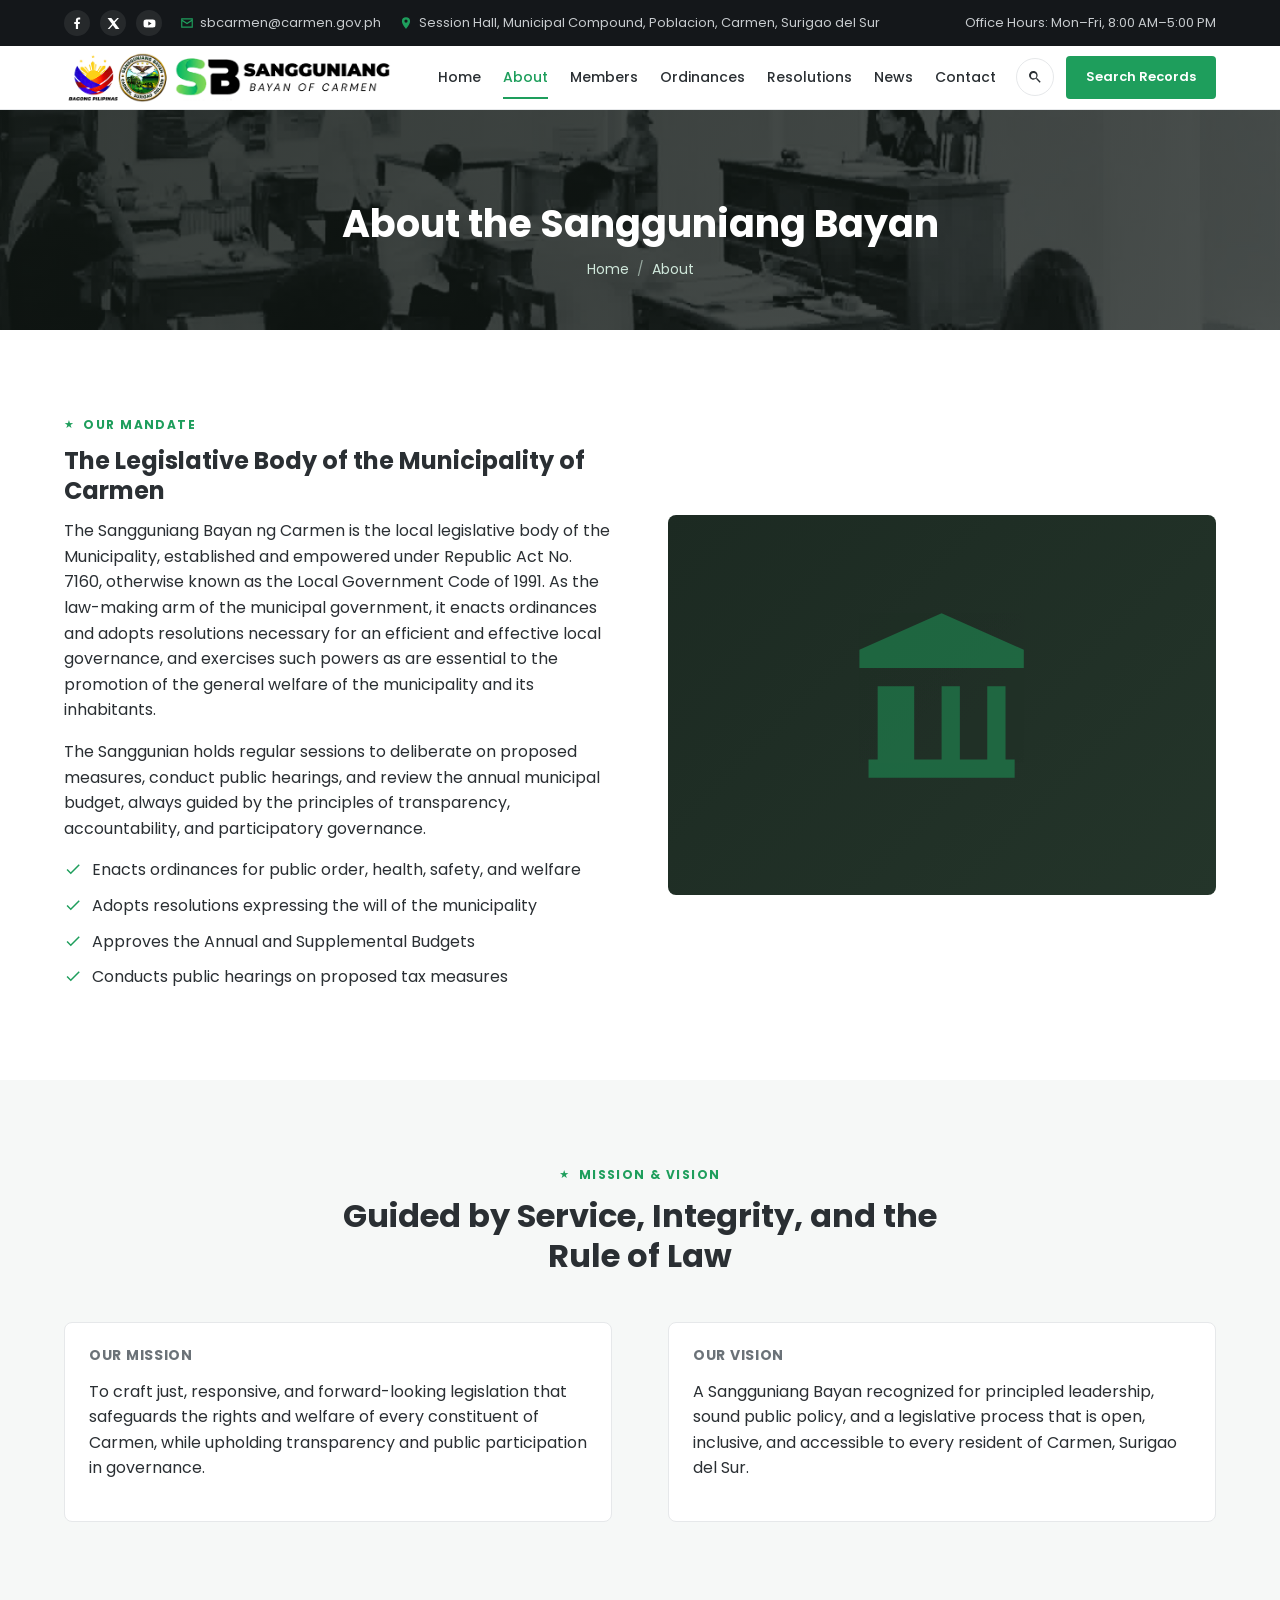
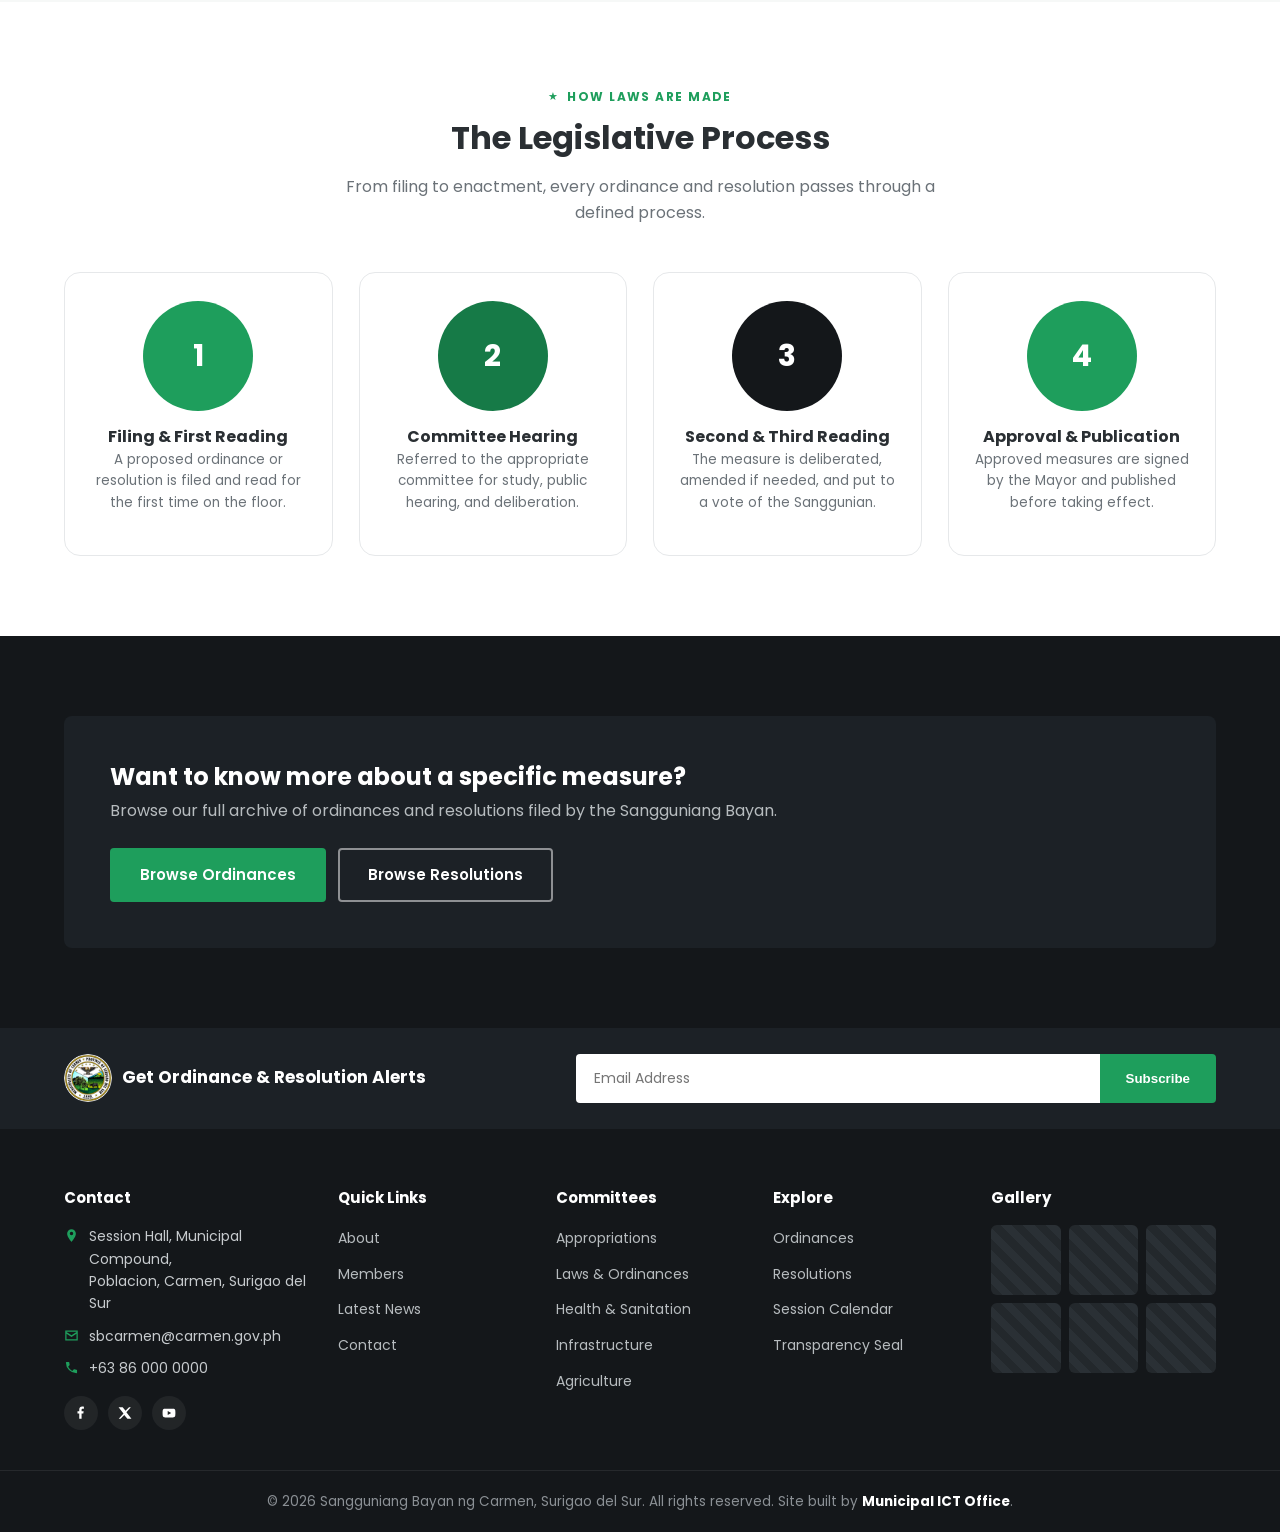
==== commit 80af1de5: "Replace header logo with SB seal, restore Carmen seal in footer Swap the header brand image from the" ====
--- a/about.html
+++ b/about.html
@@ -31,11 +31,7 @@
 <header class="navbar">
   <div class="container">
     <a href="index.html" class="brand">
-      <img src="assets/img/carmen-seal.png" alt="Official Seal of the Municipality of Carmen" class="brand-seal">
-      <span class="brand-text">
-        <strong>Sangguniang Bayan</strong>
-        <span>Carmen, Surigao del Sur</span>
-      </span>
+      <img src="assets/img/sb-seal2.png" alt="Official Seal of the Municipality of Carmen" class="brand-seal">
     </a>
     <nav class="nav-links">
       <a href="index.html">Home</a>
@@ -47,10 +43,6 @@
       <a href="contact.html">Contact</a>
     </nav>
     <div class="nav-actions">
-      <div class="nav-call">
-        <span class="icon-circle"><svg viewBox="0 0 24 24"><path d="M6.6 10.8a15 15 0 0 0 6.6 6.6l2.2-2.2a1 1 0 0 1 1-.25 11 11 0 0 0 3.5.55 1 1 0 0 1 1 1V20a1 1 0 0 1-1 1A17 17 0 0 1 3 4a1 1 0 0 1 1-1h3.5a1 1 0 0 1 1 1 11 11 0 0 0 .55 3.5 1 1 0 0 1-.25 1z"/></svg></span>
-        <div><small>Call Anytime</small><strong>+63 86 000 0000</strong></div>
-      </div>
       <button class="search-toggle" aria-label="Search"><svg viewBox="0 0 24 24"><path d="M15.5 14h-.8l-.3-.3a6.5 6.5 0 1 0-.7.7l.3.3v.8l5 5L20.5 19zM10 14a4 4 0 1 1 0-8 4 4 0 0 1 0 8z"/></svg></button>
       <a href="ordinances.html" class="btn btn-primary btn-sm">Search Records</a>
       <button class="hamburger" aria-label="Open menu"><span></span><span></span><span></span></button>
--- a/assets/css/style.css
+++ b/assets/css/style.css
@@ -111,18 +111,18 @@
 .navbar .container {
   display: flex;
   align-items: center;
-  justify-content: space-between;
-  padding-top: 14px;
-  padding-bottom: 14px;
+  padding-top: 6px;
+  padding-bottom: 6px;
   gap: 20px;
 }
 .brand { display: flex; align-items: center; gap: 10px; flex-shrink: 0; }
 .brand-seal { width: 48px; height: 48px; flex-shrink: 0; object-fit: contain; border-radius: 50%; }
+.navbar .brand-seal { width: auto; height: 51px; border-radius: 0; }
 .brand-text { display: flex; flex-direction: column; line-height: 1.15; white-space: nowrap; }
 .brand-text strong { font-size: 17px; font-weight: 700; color: var(--dark); white-space: nowrap; }
 .brand-text span { font-size: 10px; letter-spacing: .06em; text-transform: uppercase; color: var(--primary); font-weight: 600; white-space: nowrap; }
 
-.nav-links { display: flex; align-items: center; gap: 22px; flex-shrink: 1; }
+.nav-links { display: flex; align-items: center; gap: 22px; flex-shrink: 1; margin-left: auto; }
 .nav-links a {
   font-size: 14px; font-weight: 500; color: var(--text);
   padding: 8px 0; position: relative; white-space: nowrap;
@@ -161,7 +161,7 @@
   display: flex;
   align-items: center;
   background: linear-gradient(120deg, rgba(15,22,18,.72), rgba(15,22,18,.55)),
-              url('../img/sbhall2.jpg') center / cover no-repeat;
+              url('../img/session.jpg') center / cover no-repeat;
   color: var(--white);
   overflow: hidden;
 }
@@ -183,7 +183,7 @@
 /* Page (inner) hero */
 .page-hero {
   background: linear-gradient(120deg, rgba(15,22,18,.82), rgba(15,22,18,.72)),
-              url('../img/sbhall2.jpg') center / cover no-repeat;
+              url('../img/session.jpg') center / cover no-repeat;
   color: var(--white);
   padding: 90px 0 50px;
   text-align: center;
@@ -262,8 +262,13 @@
 .avatar {
   width: 110px; height: 110px; border-radius: 50%; margin: 0 auto 16px; overflow: hidden;
   display: flex; align-items: center; justify-content: center; color: var(--white);
-  font-weight: 700; font-size: 30px;
-}
+  font-weight: 700; font-size: 30px; background: var(--bg-soft);
+}
+.avatar img { width: 100%; height: 100%; object-fit: cover; }
+.avatar-full {
+  width: 100%; height: 320px; border-radius: var(--radius);
+}
+.avatar-full img { object-fit: cover; object-position: top; }
 .member-card h4 { font-size: 16px; margin-bottom: 2px; }
 .member-role { color: var(--primary); font-size: 13px; font-weight: 600; margin-bottom: 14px; }
 .member-social { display: flex; justify-content: center; gap: 8px; }
@@ -319,9 +324,9 @@
 .doc-actions a:hover { text-decoration: underline; }
 .no-results { text-align: center; padding: 60px 20px; color: var(--text-muted); }
 
-.pagination { display: flex; justify-content: center; gap: 8px; margin-top: 40px; }
+.pagination { display: flex; justify-content: center; flex-wrap: wrap; gap: 8px; margin-top: 40px; }
 .pagination a, .pagination span {
-  width: 38px; height: 38px; border-radius: 6px; border: 1px solid var(--border);
+  min-width: 38px; height: 38px; padding: 0 12px; border-radius: 6px; border: 1px solid var(--border);
   display: flex; align-items: center; justify-content: center; font-size: 14px; font-weight: 600;
 }
 .pagination a:hover { border-color: var(--primary); color: var(--primary); }
@@ -337,6 +342,11 @@
 .doc-content { max-width: 780px; }
 .doc-content h2 { font-size: 19px; margin-top: 34px; }
 .doc-content p { color: var(--text); }
+.pdf-embed {
+  margin: 18px 0; border: 1px solid var(--border); border-radius: var(--radius); overflow: hidden;
+  height: 780px; background: var(--bg-soft);
+}
+.pdf-embed embed { width: 100%; height: 100%; }
 .doc-sidebar {
   background: var(--bg-soft); border-radius: var(--radius); padding: 24px; align-self: flex-start;
 }
@@ -459,6 +469,12 @@
   .hamburger { display: flex; }
 }
 
+@media (max-width: 520px) {
+  .search-toggle { display: none; }
+  .nav-actions .btn { display: none; }
+  .nav-actions { gap: 10px; }
+}
+
 @media (max-width: 860px) {
   .topbar { display: none; }
   .navbar .container { padding-top: 12px; padding-bottom: 12px; }
@@ -471,7 +487,7 @@
 @media (max-width: 600px) {
   .quick-grid, .member-grid, .news-grid { grid-template-columns: 1fr; }
   .footer-grid { grid-template-columns: 1fr; }
-  .hero { min-height: 460px; }
+  .hero { min-height: 0; padding: 80px 0 48px; }
   .hero h1 { font-size: 28px; }
   .doc-item { flex-direction: column; }
   .doc-actions { align-items: flex-start; flex-direction: row; }
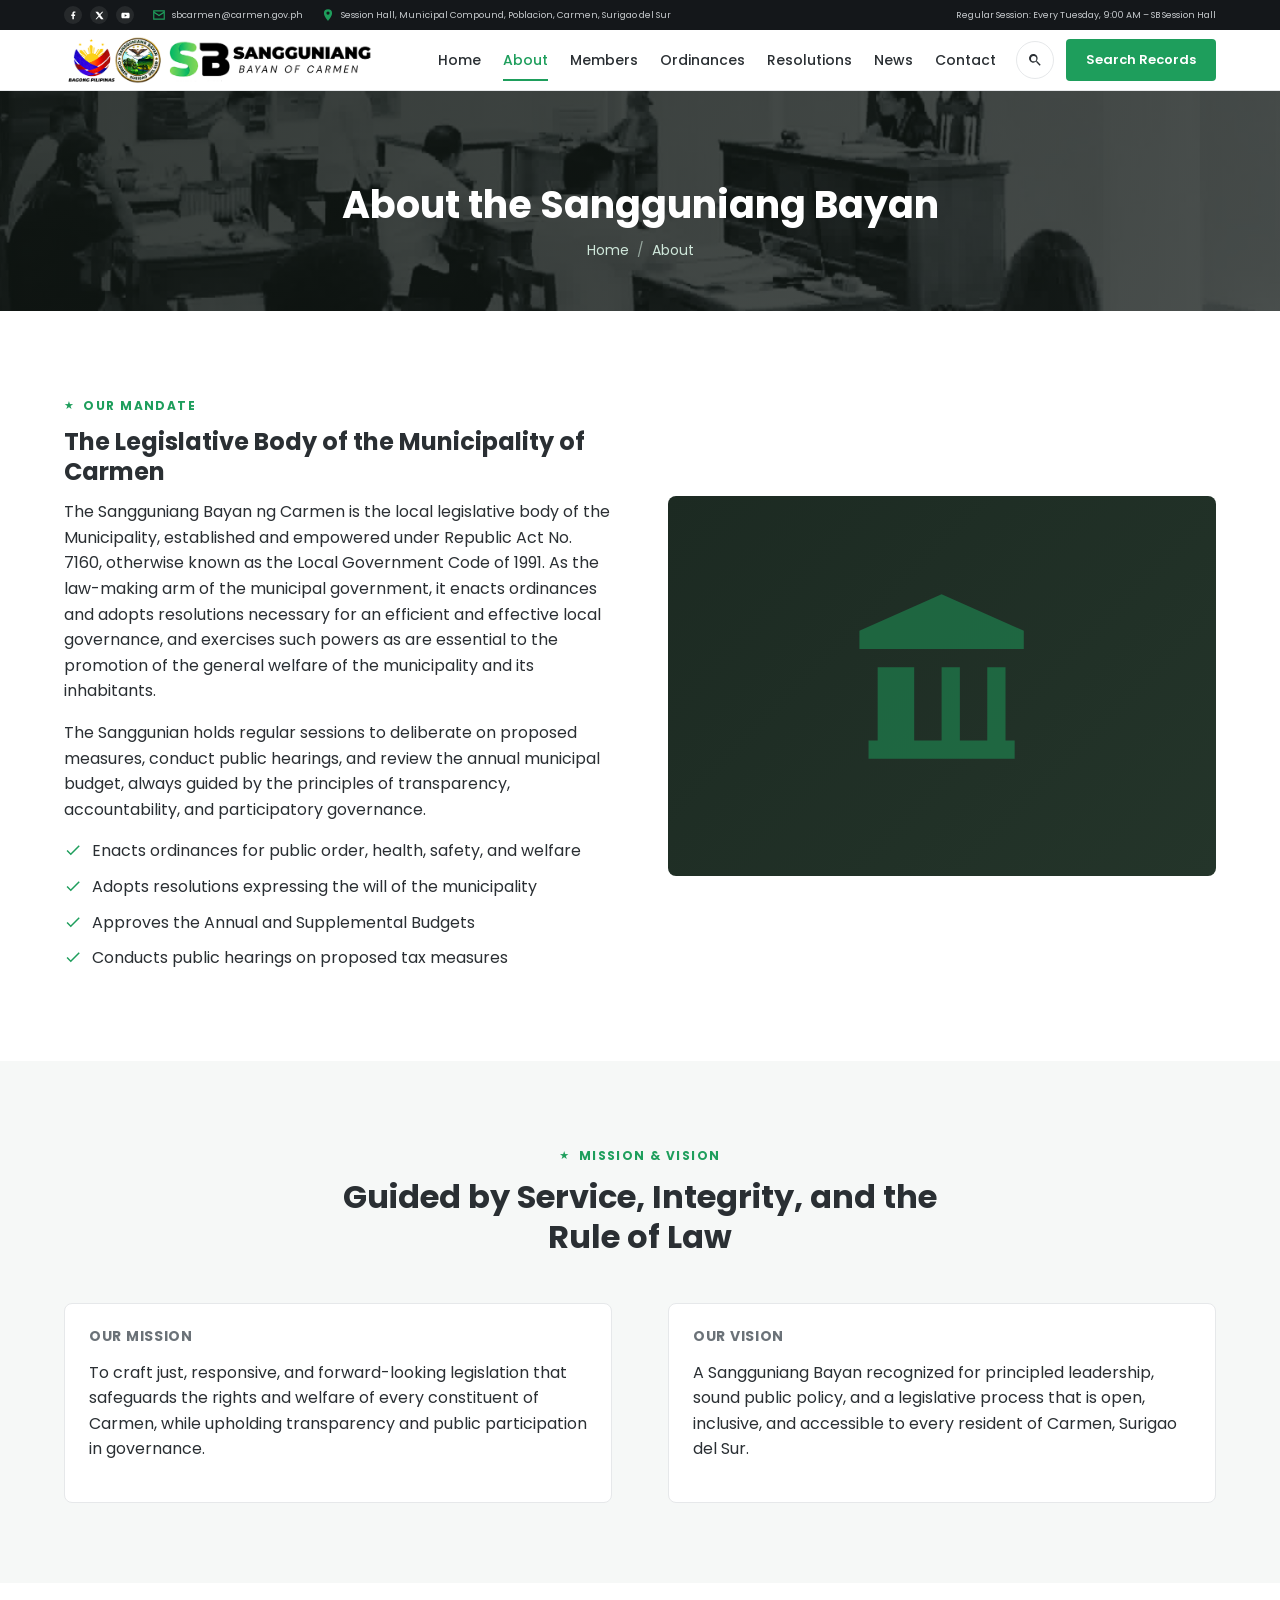
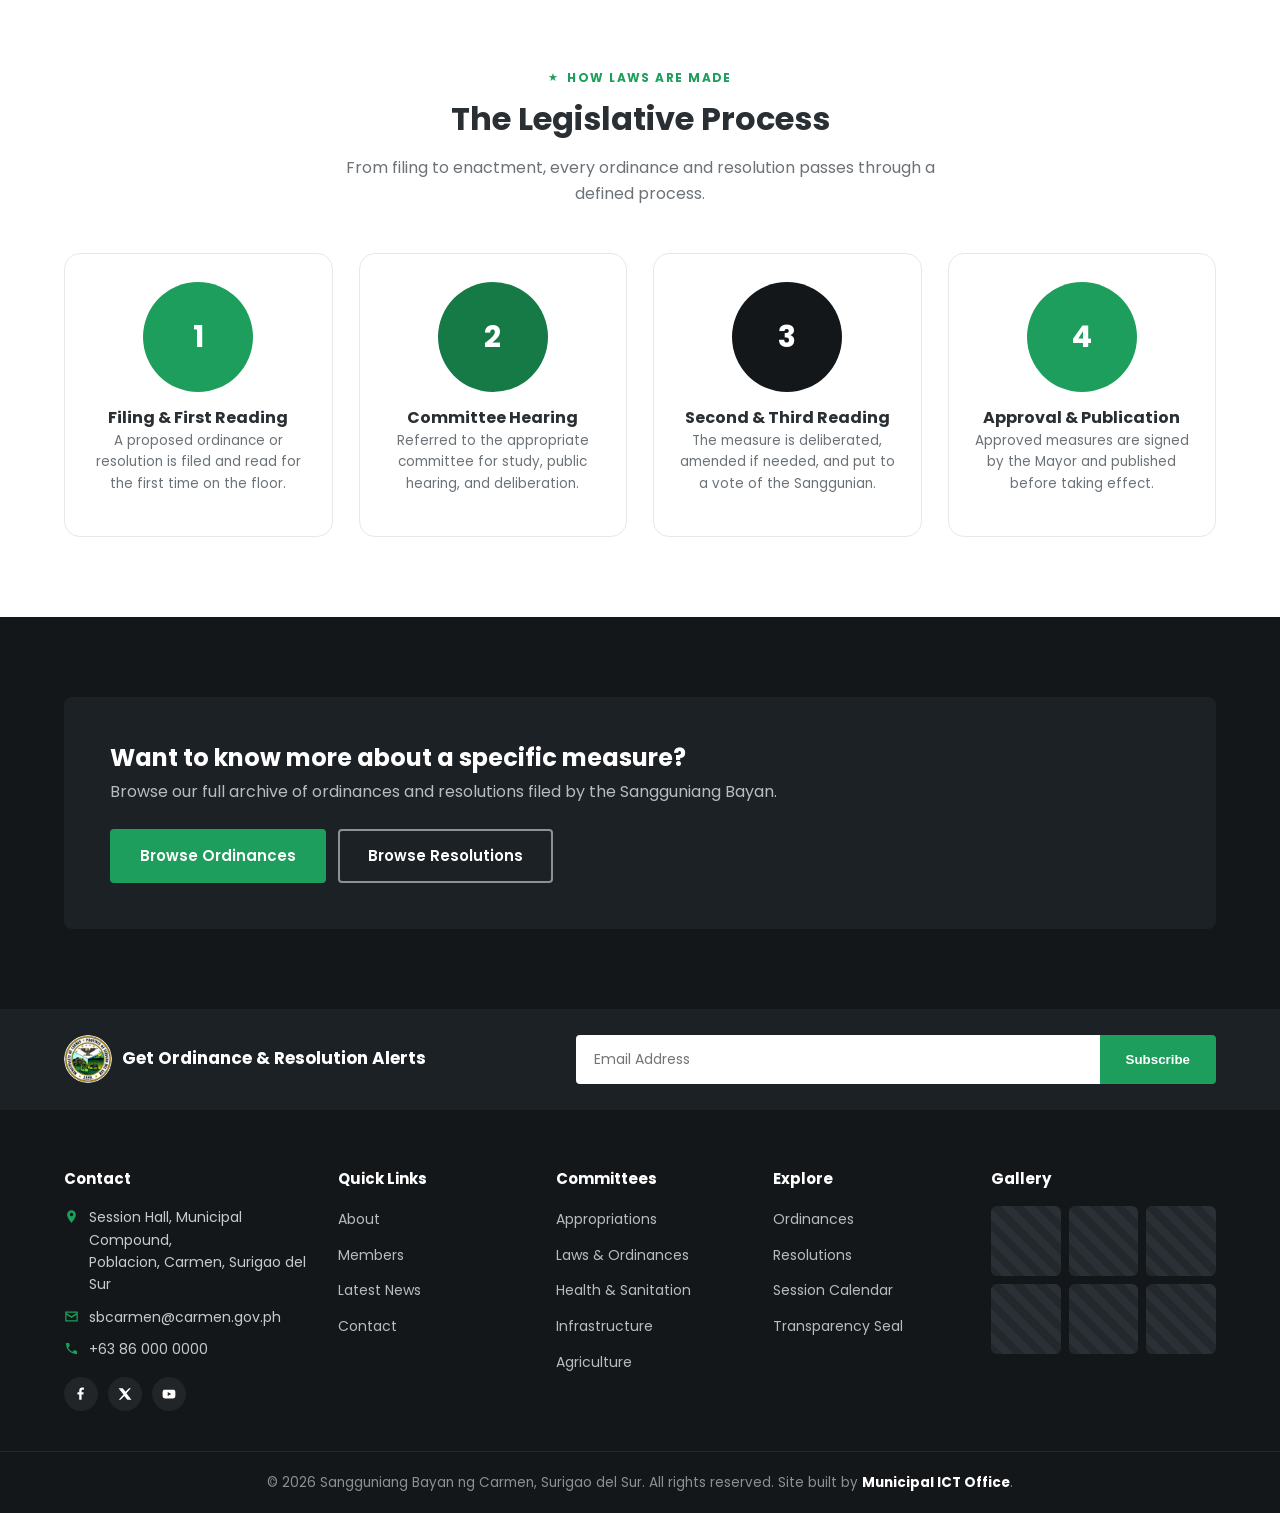
==== commit 0c044234: "Shrink topbar and resize header seal for better proportion Reduce topbar font size, social icon circ" ====
--- a/about.html
+++ b/about.html
@@ -23,7 +23,7 @@
       <span class="icon-text"><svg viewBox="0 0 24 24" width="14" height="14" fill="#1e9e5c"><path d="M12 2a7 7 0 0 0-7 7c0 5.3 7 13 7 13s7-7.7 7-13a7 7 0 0 0-7-7zm0 9.5A2.5 2.5 0 1 1 12 6a2.5 2.5 0 0 1 0 5.5z"/></svg> Session Hall, Municipal Compound, Poblacion, Carmen, Surigao del Sur</span>
     </div>
     <div class="topbar-right">
-      <span class="icon-text">Office Hours: Mon–Fri, 8:00 AM–5:00 PM</span>
+      <span class="icon-text">Regular Session: Every Tuesday, 9:00 AM – SB Session Hall</span>
     </div>
   </div>
 </div>
--- a/assets/css/style.css
+++ b/assets/css/style.css
@@ -74,28 +74,28 @@
 .topbar {
   background: var(--dark);
   color: #c7cbce;
-  font-size: 13px;
+  font-size: 9px;
 }
 .topbar .container {
   display: flex;
   align-items: center;
   justify-content: space-between;
-  padding-top: 10px;
-  padding-bottom: 10px;
+  padding-top: 6px;
+  padding-bottom: 6px;
   gap: 16px;
   flex-wrap: wrap;
 }
 .topbar-left { display: flex; align-items: center; gap: 18px; flex-wrap: wrap; }
 .topbar-left span { display: inline-flex; align-items: center; gap: 6px; }
-.social-mini { display: flex; gap: 10px; }
+.social-mini { display: flex; gap: 8px; }
 .social-mini a {
-  width: 26px; height: 26px; border-radius: 50%;
+  width: 18px; height: 18px; border-radius: 50%;
   background: rgba(255,255,255,.08);
   display: flex; align-items: center; justify-content: center;
   transition: background .2s;
 }
 .social-mini a:hover { background: var(--primary); }
-.social-mini svg { width: 13px; height: 13px; fill: #fff; }
+.social-mini svg { width: 9px; height: 9px; fill: #fff; }
 .topbar-right { display: flex; align-items: center; gap: 18px; flex-wrap: wrap; color: #c7cbce; }
 .topbar-right .icon-text { display: flex; align-items: center; gap: 6px; }
 .topbar-right svg { width: 14px; height: 14px; fill: var(--primary); }
@@ -117,7 +117,7 @@
 }
 .brand { display: flex; align-items: center; gap: 10px; flex-shrink: 0; }
 .brand-seal { width: 48px; height: 48px; flex-shrink: 0; object-fit: contain; border-radius: 50%; }
-.navbar .brand-seal { width: auto; height: 51px; border-radius: 0; }
+.navbar .brand-seal { width: auto; height: 48px; border-radius: 0; }
 .brand-text { display: flex; flex-direction: column; line-height: 1.15; white-space: nowrap; }
 .brand-text strong { font-size: 17px; font-weight: 700; color: var(--dark); white-space: nowrap; }
 .brand-text span { font-size: 10px; letter-spacing: .06em; text-transform: uppercase; color: var(--primary); font-weight: 600; white-space: nowrap; }
@@ -467,6 +467,7 @@
 @media (max-width: 1230px) {
   .nav-links, .nav-call { display: none; }
   .hamburger { display: flex; }
+  .nav-actions { margin-left: auto; }
 }
 
 @media (max-width: 520px) {
@@ -478,6 +479,7 @@
 @media (max-width: 860px) {
   .topbar { display: none; }
   .navbar .container { padding-top: 12px; padding-bottom: 12px; }
+  .navbar .brand-seal { height: 47px; }
   .hero h1 { font-size: 34px; }
   .quick-grid { grid-template-columns: repeat(2, 1fr); }
   .footer-grid { grid-template-columns: 1fr 1fr; }
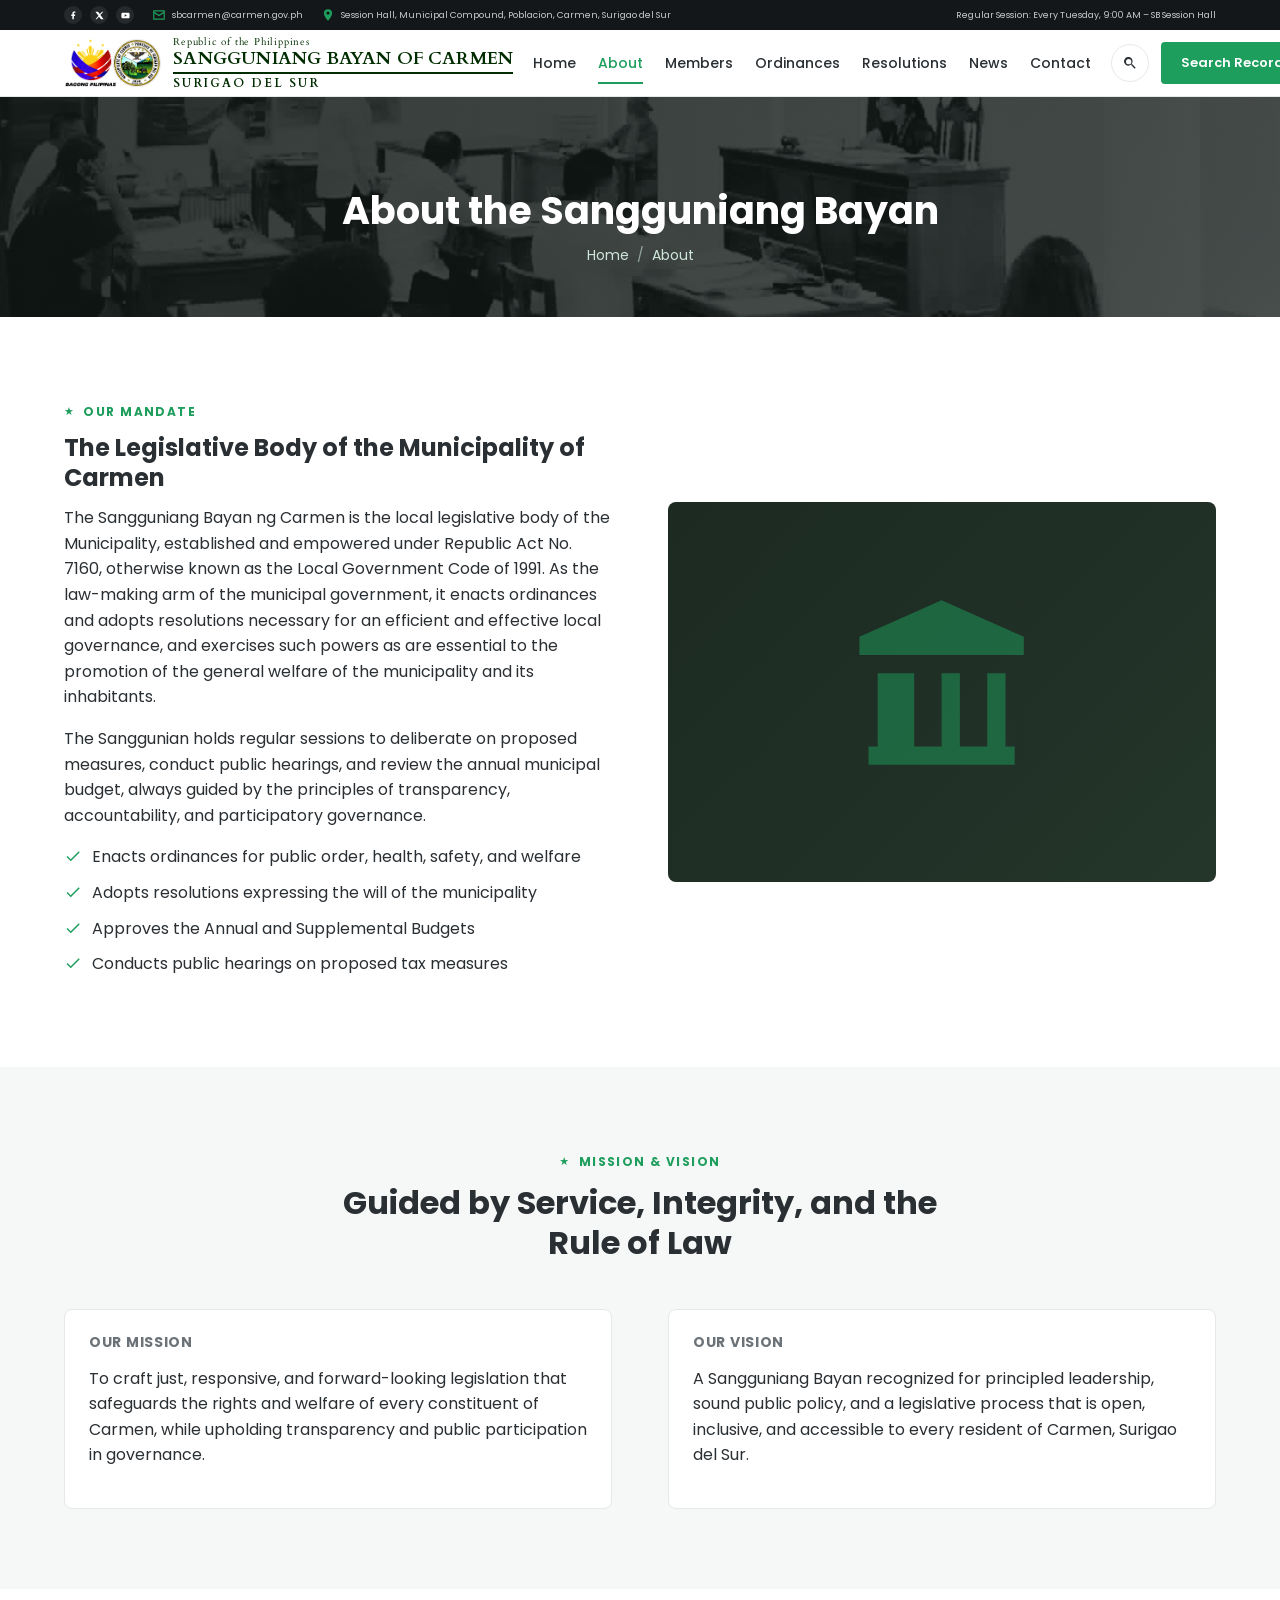
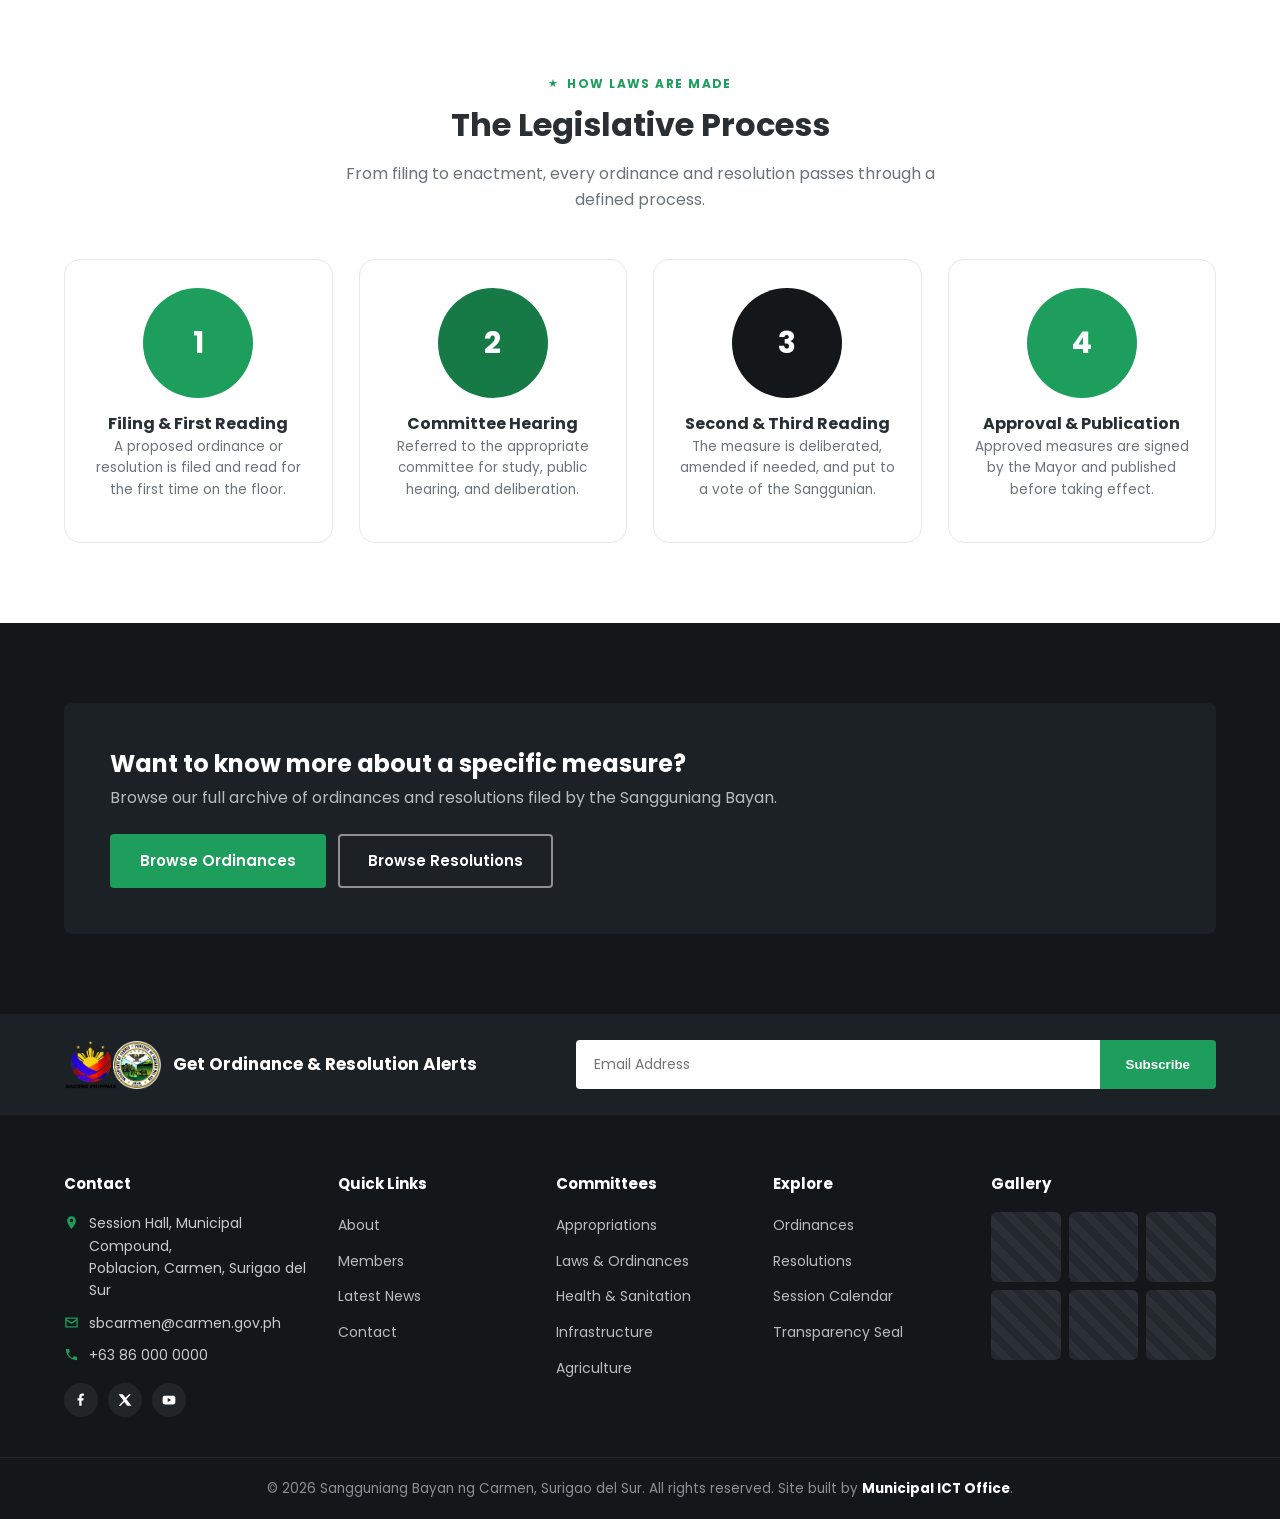
==== commit e62e7af1: "Add header title text and update seal logo Restore the Republic/Sangguniang Bayan/Surigao del Sur ti" ====
--- a/about.html
+++ b/about.html
@@ -6,7 +6,7 @@
 <title>About the Sanggunian — Sangguniang Bayan ng Carmen</title>
 <meta name="description" content="Learn about the mandate, composition, and functions of the Sangguniang Bayan ng Carmen, Surigao del Sur.">
 <link rel="preconnect" href="https://fonts.googleapis.com">
-<link href="https://fonts.googleapis.com/css2?family=Poppins:wght@400;500;600;700&display=swap" rel="stylesheet">
+<link href="https://fonts.googleapis.com/css2?family=Poppins:wght@400;500;600;700&family=Cardo:ital,wght@0,400;0,700;1,400&display=swap" rel="stylesheet">
 <link rel="stylesheet" href="assets/css/style.css">
 </head>
 <body>
@@ -31,7 +31,12 @@
 <header class="navbar">
   <div class="container">
     <a href="index.html" class="brand">
-      <img src="assets/img/sb-seal2.png" alt="Official Seal of the Municipality of Carmen" class="brand-seal">
+      <img src="assets/img/carmen-seal.png" alt="Official Seal of the Municipality of Carmen" class="brand-seal">
+      <span class="brand-title-block">
+        <span class="brand-eyebrow">Republic of the Philippines</span>
+        <span class="brand-title">SANGGUNIANG BAYAN OF CARMEN</span>
+        <span class="brand-subtitle">SURIGAO DEL SUR</span>
+      </span>
     </a>
     <nav class="nav-links">
       <a href="index.html">Home</a>
--- a/assets/css/style.css
+++ b/assets/css/style.css
@@ -115,12 +115,16 @@
   padding-bottom: 6px;
   gap: 20px;
 }
-.brand { display: flex; align-items: center; gap: 10px; flex-shrink: 0; }
-.brand-seal { width: 48px; height: 48px; flex-shrink: 0; object-fit: contain; border-radius: 50%; }
-.navbar .brand-seal { width: auto; height: 48px; border-radius: 0; }
+.brand { display: flex; align-items: center; gap: 12px; flex-shrink: 0; }
+.brand-seal { width: auto; height: 48px; flex-shrink: 0; object-fit: contain; }
 .brand-text { display: flex; flex-direction: column; line-height: 1.15; white-space: nowrap; }
 .brand-text strong { font-size: 17px; font-weight: 700; color: var(--dark); white-space: nowrap; }
 .brand-text span { font-size: 10px; letter-spacing: .06em; text-transform: uppercase; color: var(--primary); font-weight: 600; white-space: nowrap; }
+
+.navbar .brand-title-block { display: flex; flex-direction: column; line-height: 1.2; white-space: nowrap; font-family: "Cardo", serif; color: #002d00; }
+.navbar .brand-eyebrow { font-size: 10px; letter-spacing: .08em; font-weight: 400; }
+.navbar .brand-title { font-size: 18px; font-weight: 700; letter-spacing: .01em; padding-bottom: 2px; border-bottom: 2px solid #002d00; }
+.navbar .brand-subtitle { font-size: 12px; letter-spacing: .18em; font-weight: 700; margin-top: 2px; }
 
 .nav-links { display: flex; align-items: center; gap: 22px; flex-shrink: 1; margin-left: auto; }
 .nav-links a {
@@ -479,11 +483,18 @@
 @media (max-width: 860px) {
   .topbar { display: none; }
   .navbar .container { padding-top: 12px; padding-bottom: 12px; }
-  .navbar .brand-seal { height: 47px; }
+  .navbar .brand-seal { height: 41px; }
+  .navbar .brand-eyebrow { font-size: 8px; }
+  .navbar .brand-title { font-size: 14px; }
+  .navbar .brand-subtitle { font-size: 9px; }
   .hero h1 { font-size: 34px; }
   .quick-grid { grid-template-columns: repeat(2, 1fr); }
   .footer-grid { grid-template-columns: 1fr 1fr; }
   .footer-newsletter .container { flex-direction: column; align-items: flex-start; }
+}
+
+@media (max-width: 400px) {
+  .navbar .brand-title-block { display: none; }
 }
 
 @media (max-width: 600px) {
